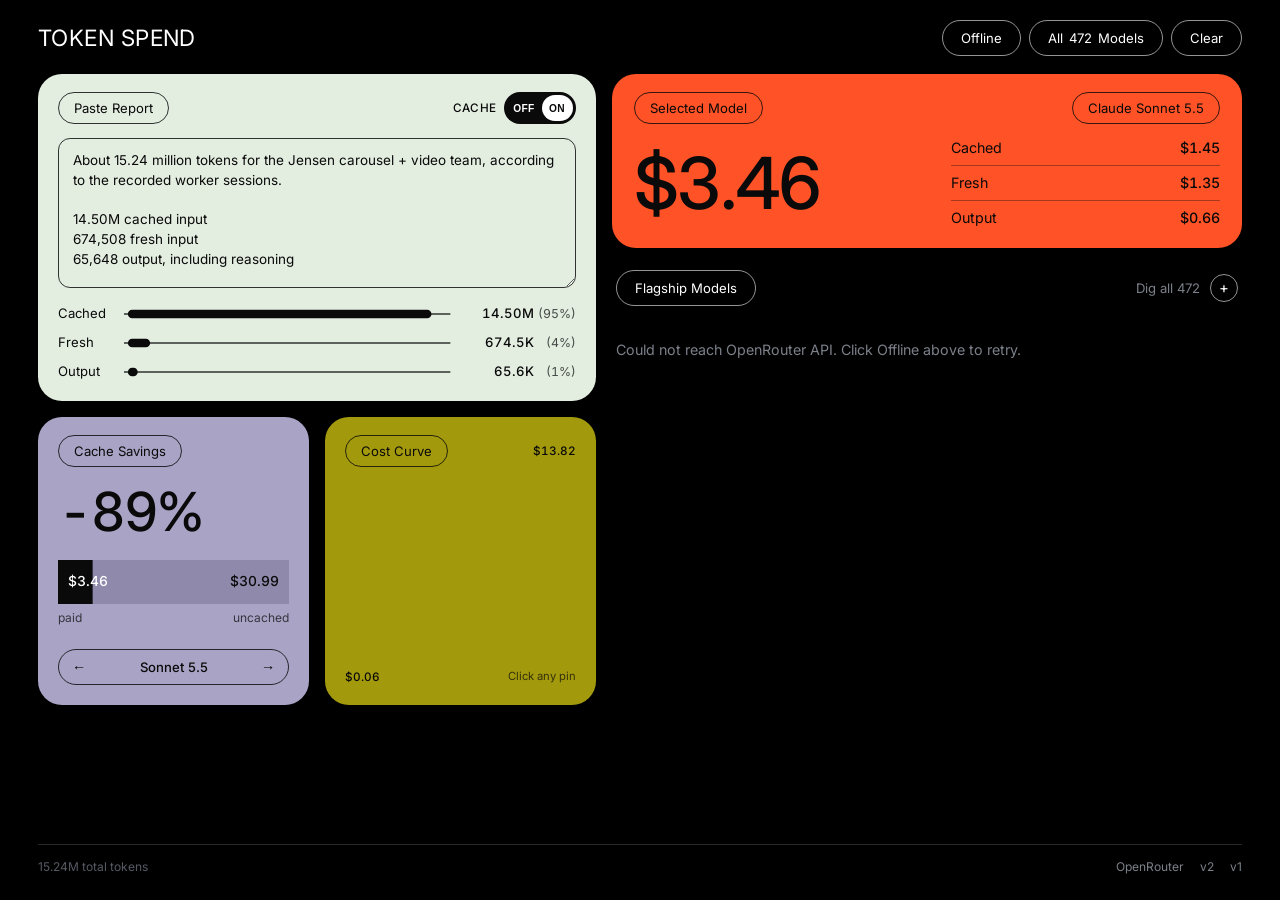
==== index.html @ ebc10dc6 "Initial commit: Token Spend calculator (v3 neo-Swiss bento + OpenRouter live pricing)" ====
<!DOCTYPE html>
<html lang="en">
<head>
  <meta charset="UTF-8" />
  <meta name="viewport" content="width=device-width, initial-scale=1.0" />
  <title>Token Spend</title>
  <link rel="preconnect" href="https://fonts.googleapis.com" />
  <link rel="preconnect" href="https://fonts.gstatic.com" crossorigin />
  <link
    href="https://fonts.googleapis.com/css2?family=IBM+Plex+Mono:wght@400;500&family=Inter:wght@300;400;500;600;700&display=swap"
    rel="stylesheet"
  />
  <link rel="stylesheet" href="style.css" />
</head>
<body>
  <div class="shell">
    <!-- Top Header on Pitch Black -->
    <header class="topbar">
      <h1 class="wordmark">TOKEN SPEND</h1>
      <div class="topbar-pills">
        <button id="refreshBtn" class="pill-dark" type="button" title="Refresh live OpenRouter pricing">
          <span id="syncLabel">Live OpenRouter</span>
        </button>
        <button id="openAllBtn" class="pill-dark" type="button">
          All <span id="topCatalogCount">472</span> Models
        </button>
        <button id="clearOrSampleBtn" class="pill-dark" type="button">Clear</button>
      </div>
    </header>

    <!-- Asymmetric Split Bento -->
    <main class="bento">
      <!-- LEFT COLUMN -->
      <section class="col-left" aria-label="Usage input and graphics">
        <!-- Pale-Mint Hero Paste Card -->
        <article class="tile tile-mint">
          <div class="tile-head">
            <span class="pill-ink">Paste Report</span>
            <div class="cache-toggle-wrap">
              <span class="toggle-caption" id="cacheToggleLabel">CACHE</span>
              <button
                id="cacheToggleBtn"
                class="phys-toggle is-on"
                type="button"
                role="switch"
                aria-checked="true"
                aria-labelledby="cacheToggleLabel"
                title="Toggle prompt cache pricing on or off"
              >
                <span class="toggle-opt opt-off">OFF</span>
                <span class="toggle-opt opt-on">ON</span>
              </button>
            </div>
          </div>

          <div class="paste-frame">
            <textarea
              id="usageInput"
              rows="5"
              spellcheck="false"
              aria-label="Paste token usage report"
              placeholder="Paste any token summary, JSON usage block, or shorthand:&#10;14.50M cached input&#10;674,508 fresh input&#10;65,648 output, including reasoning"
            ></textarea>
          </div>

          <!-- Thick-Black Proportional Bars + Inline Editable Figures -->
          <div class="token-bars" role="group" aria-label="Detected token breakdown">
            <div class="tbar-row">
              <label for="cachedField" class="tbar-label">Cached</label>
              <svg class="tbar-svg" viewBox="0 0 200 12" preserveAspectRatio="none" aria-hidden="true">
                <line class="tbar-svg-track" x1="0" y1="6" x2="200" y2="6" />
                <line id="barCached" class="tbar-svg-fill" x1="5" y1="6" x2="190" y2="6" />
              </svg>
              <div class="tbar-val-wrap">
                <input id="cachedField" class="tbar-input" type="text" inputmode="decimal" autocomplete="off" aria-label="Cached input tokens" />
                <span id="pctCached" class="tbar-pct">(95%)</span>
              </div>
            </div>

            <div class="tbar-row">
              <label for="freshField" class="tbar-label">Fresh</label>
              <svg class="tbar-svg" viewBox="0 0 200 12" preserveAspectRatio="none" aria-hidden="true">
                <line class="tbar-svg-track" x1="0" y1="6" x2="200" y2="6" />
                <line id="barFresh" class="tbar-svg-fill" x1="5" y1="6" x2="14" y2="6" />
              </svg>
              <div class="tbar-val-wrap">
                <input id="freshField" class="tbar-input" type="text" inputmode="decimal" autocomplete="off" aria-label="Fresh input tokens" />
                <span id="pctFresh" class="tbar-pct">(4%)</span>
              </div>
            </div>

            <div class="tbar-row">
              <label for="outputField" class="tbar-label">Output</label>
              <svg class="tbar-svg" viewBox="0 0 200 12" preserveAspectRatio="none" aria-hidden="true">
                <line class="tbar-svg-track" x1="0" y1="6" x2="200" y2="6" />
                <line id="barOutput" class="tbar-svg-fill" x1="5" y1="6" x2="6" y2="6" />
              </svg>
              <div class="tbar-val-wrap">
                <input id="outputField" class="tbar-input" type="text" inputmode="decimal" autocomplete="off" aria-label="Output and reasoning tokens" />
                <span id="pctOutput" class="tbar-pct">(1%)</span>
              </div>
            </div>
          </div>
        </article>

        <!-- Bottom Left Two-Card Graphic Row -->
        <div class="sub-grid">
          <!-- Lavender Cache Savings Card -->
          <article class="tile tile-lavender">
            <div class="tile-head">
              <span class="pill-ink">Cache Savings</span>
            </div>

            <div class="savings-big" id="savingsBig">-89%</div>

            <div class="split-block-wrap">
              <div class="split-block" aria-hidden="true">
                <div id="splitPaidFill" class="split-paid-fill"></div>
                <span id="splitPaidLabel" class="split-val-left">$3.46</span>
                <span id="splitUncachedLabel" class="split-val-right">$30.99</span>
              </div>
              <div class="split-captions">
                <span id="splitLeftCap">paid</span>
                <span id="splitRightCap">uncached</span>
              </div>
            </div>

            <div class="stepper-pill">
              <button id="prevModelBtn" class="step-arrow" type="button" aria-label="Previous flagship model">&#8592;</button>
              <span id="stepperModelName" class="step-name">Sonnet 5.5</span>
              <button id="nextModelBtn" class="step-arrow" type="button" aria-label="Next flagship model">&#8594;</button>
            </div>
          </article>

          <!-- Acid Olive Cost Curve Card -->
          <article class="tile tile-olive">
            <div class="tile-head">
              <span class="pill-ink">Cost Curve</span>
              <span id="curveMaxLabel" class="curve-bound">$13.82</span>
            </div>

            <div id="costCurveChart" class="curve-stage" aria-label="Flagship model cost curve"></div>

            <div class="curve-footer">
              <span id="curveMinLabel" class="curve-bound">$0.06</span>
              <span id="curveCountLabel" class="curve-hint">Click any pin</span>
            </div>
          </article>
        </div>
      </section>

      <!-- RIGHT COLUMN -->
      <section class="col-right" aria-label="Selected model and flagship list">
        <!-- Vermilion Selected Model Hero Banner -->
        <article class="tile tile-vermilion">
          <div class="tile-head">
            <span class="pill-ink">Selected Model</span>
            <span id="selectedModelPill" class="pill-ink">Claude Sonnet 5.5</span>
          </div>

          <div class="hero-spend-grid">
            <div class="hero-figure-wrap">
              <div id="heroCost" class="hero-cost">$3.46</div>
            </div>

            <div class="hero-breakdown">
              <div class="hb-row">
                <span class="hb-label">Cached</span>
                <span id="hbCached" class="hb-val">$1.45</span>
              </div>
              <div class="hb-row">
                <span class="hb-label">Fresh</span>
                <span id="hbFresh" class="hb-val">$1.35</span>
              </div>
              <div class="hb-row">
                <span class="hb-label">Output</span>
                <span id="hbOutput" class="hb-val">$0.66</span>
              </div>
            </div>
          </div>
        </article>

        <!-- Pure-Black Iconic Flagship Models List -->
        <div class="flagship-panel">
          <div class="flagship-head">
            <span class="pill-dark-static">Flagship Models</span>
            <button id="digBtn" class="dig-trigger" type="button">
              <span>Dig all <span id="digCatalogCount">472</span></span>
              <span class="plus-circle" aria-hidden="true">+</span>
            </button>
          </div>

          <div id="flagshipList" class="flagship-list" aria-live="polite">
            <div class="loading-black">Syncing OpenRouter prices…</div>
          </div>
        </div>
      </section>
    </main>

    <!-- Quiet Minimal Footer on Pitch Black -->
    <footer class="bottom-foot">
      <span id="totalFootTag">15.24M total tokens</span>
      <div class="foot-links">
        <a href="https://openrouter.ai/models" target="_blank" rel="noopener noreferrer">OpenRouter</a>
        <a href="archive/v2/index.html">v2</a>
        <a href="archive/v1/index.html">v1</a>
      </div>
    </footer>
  </div>

  <!-- On-Demand Explorer Drawer for All OpenRouter Models -->
  <div id="drawerBackdrop" class="drawer-backdrop hidden" aria-hidden="true"></div>
  <aside id="explorerDrawer" class="drawer hidden" role="dialog" aria-modal="true" aria-labelledby="drawerTitle">
    <div class="drawer-head">
      <div>
        <h2 id="drawerTitle">All OpenRouter Models</h2>
        <p class="drawer-sub">Live cost for your pasted tokens. Pin any model to the main list.</p>
      </div>
      <button id="closeDrawerBtn" class="pill-dark" type="button">Close</button>
    </div>

    <div class="drawer-search-wrap">
      <input
        id="drawerSearch"
        type="text"
        placeholder="Search by model or provider (grok, qwen, llama, mistral)…"
        autocomplete="off"
        spellcheck="false"
      />
    </div>

    <div id="drawerList" class="drawer-list"></div>
  </aside>

  <script src="app.js" defer></script>
</body>
</html>
---- style.css ----
/* neo-swiss color-block bento on pitch black — tokens routed through :root */

:root {
  --bg-void: #000000;
  --bg-drawer: #09090b;
  --bg-drawer-hover: #141418;

  --tile-mint: #e3eee1;
  --tile-olive: #a3990d;
  --tile-lavender: #a9a3c5;
  --tile-lavender-well: #8f89ab;
  --tile-vermilion: #ff5226;

  --ink-dark: #0a0a0a;
  --ink-dark-soft: rgba(10, 10, 10, 0.72);
  --ink-white: #ffffff;
  --ink-silver: #d4d7dc;
  --ink-dim: #7b8089;
  --ink-faint: #555a63;

  --border-light: rgba(255, 255, 255, 0.58);
  --border-light-dim: rgba(255, 255, 255, 0.16);
  --border-ink: rgba(10, 10, 10, 0.82);
  --border-ink-soft: rgba(10, 10, 10, 0.36);

  --focus-ring: #ff5226;
  --backdrop: rgba(0, 0, 0, 0.76);

  --font-sans: "Inter", -apple-system, BlinkMacSystemFont, "Helvetica Neue", Helvetica, Arial, sans-serif;
  --font-mono: "IBM Plex Mono", ui-monospace, SFMono-Regular, Menlo, monospace;

  --radius-tile: 24px;
  --radius-inner: 12px;
  --radius-pill: 999px;
}

*,
*::before,
*::after {
  box-sizing: border-box;
}

html,
body {
  margin: 0;
  padding: 0;
  overflow-x: clip;
  background-color: var(--bg-void);
  color: var(--ink-white);
  font-family: var(--font-sans);
  font-size: 15px;
  line-height: 1.4;
  -webkit-font-smoothing: antialiased;
}

:is(button, a, input, textarea, [tabindex]):focus-visible {
  outline: 2px solid var(--focus-ring);
  outline-offset: 2px;
}

.shell {
  max-width: 1260px;
  margin: 0 auto;
  padding: 20px clamp(16px, 2.6vw, 28px) 24px;
  min-height: 100svh;
  display: flex;
  flex-direction: column;
}

/* Top Bar on Pitch Black */
.topbar {
  display: flex;
  align-items: center;
  justify-content: space-between;
  gap: 16px;
  margin-bottom: 18px;
  flex-wrap: wrap;
}

.wordmark {
  margin: 0;
  font-size: clamp(1.2rem, 2vw, 1.5rem);
  font-weight: 400;
  letter-spacing: 0.02em;
  color: var(--ink-white);
  line-height: 1.1;
}

.topbar-pills {
  display: flex;
  align-items: center;
  gap: 8px;
  flex-wrap: wrap;
}

.pill-dark,
.pill-dark-static {
  display: inline-flex;
  align-items: center;
  justify-content: center;
  gap: 6px;
  height: 36px;
  padding: 0 18px;
  border-radius: var(--radius-pill);
  border: 1px solid var(--border-light);
  background: transparent;
  color: var(--ink-white);
  font-family: var(--font-sans);
  font-size: 0.875rem;
  font-weight: 400;
  white-space: nowrap;
}

.pill-dark {
  cursor: pointer;
  transition: background-color 0.14s ease, color 0.14s ease, border-color 0.14s ease;
}

.pill-dark:hover:not(:disabled) {
  background-color: var(--ink-white);
  border-color: var(--ink-white);
  color: var(--ink-dark);
}

.pill-dark:disabled {
  opacity: 0.5;
  cursor: wait;
}

.pill-ink {
  display: inline-flex;
  align-items: center;
  justify-content: center;
  height: 32px;
  padding: 0 15px;
  border-radius: var(--radius-pill);
  border: 1px solid var(--border-ink);
  color: var(--ink-dark);
  font-size: 0.875rem;
  font-weight: 400;
  white-space: nowrap;
}

/* Main Two-Column Bento */
.bento {
  display: grid;
  grid-template-columns: minmax(0, 0.94fr) minmax(0, 1.06fr);
  gap: 16px;
  align-items: start;
  flex: 1;
}

.col-left,
.col-right {
  display: flex;
  flex-direction: column;
  gap: 16px;
  min-width: 0;
}

.sub-grid {
  display: grid;
  grid-template-columns: repeat(2, minmax(0, 1fr));
  gap: 16px;
}

/* Color-Block Tiles */
.tile {
  border-radius: var(--radius-tile);
  padding: 18px 20px 20px;
  color: var(--ink-dark);
  min-width: 0;
}

.tile-mint {
  background-color: var(--tile-mint);
}

.tile-lavender {
  background-color: var(--tile-lavender);
  display: flex;
  flex-direction: column;
  justify-content: space-between;
  min-height: 288px;
}

.tile-olive {
  background-color: var(--tile-olive);
  display: flex;
  flex-direction: column;
  justify-content: space-between;
  min-height: 288px;
}

.tile-vermilion {
  background-color: var(--tile-vermilion);
  padding: 18px 22px 20px;
}

.tile-head {
  display: flex;
  align-items: center;
  justify-content: space-between;
  gap: 10px;
}

/* Physical Cache Toggle (OFF / ON) */
.cache-toggle-wrap {
  display: inline-flex;
  align-items: center;
  gap: 8px;
}

.toggle-caption {
  font-size: 0.78rem;
  font-weight: 500;
  letter-spacing: 0.03em;
  color: var(--ink-dark);
}

.phys-toggle {
  position: relative;
  display: inline-grid;
  grid-template-columns: 1fr 1fr;
  align-items: center;
  width: 72px;
  height: 32px;
  padding: 3px;
  border: none;
  border-radius: var(--radius-pill);
  background-color: var(--ink-dark);
  cursor: pointer;
}

.phys-toggle::before {
  content: "";
  position: absolute;
  top: 3px;
  left: 3px;
  width: 31px;
  height: 26px;
  border-radius: var(--radius-pill);
  background-color: var(--ink-white);
  transform: translateX(0);
  transition: transform 0.16s ease;
}

.phys-toggle.is-on::before {
  transform: translateX(35px);
}

.toggle-opt {
  position: relative;
  z-index: 1;
  font-size: 0.68rem;
  font-weight: 600;
  text-align: center;
  letter-spacing: 0.02em;
  user-select: none;
  transition: color 0.14s ease;
}

.phys-toggle.is-on .opt-on,
.phys-toggle:not(.is-on) .opt-off {
  color: var(--ink-dark);
}

.phys-toggle.is-on .opt-off,
.phys-toggle:not(.is-on) .opt-on {
  color: var(--ink-white);
}

/* Mint Paste Box */
.paste-frame {
  margin-top: 14px;
  border: 1px solid var(--border-ink);
  border-radius: var(--radius-inner);
  overflow: hidden;
  transition: border-color 0.14s ease;
}

.paste-frame:focus-within {
  border-color: var(--ink-dark);
  box-shadow: inset 0 0 0 1px var(--ink-dark);
}

.paste-frame textarea {
  display: block;
  width: 100%;
  min-height: 148px;
  resize: vertical;
  border: none;
  background: transparent;
  color: var(--ink-dark);
  font-family: var(--font-sans);
  font-size: 0.9rem;
  line-height: 1.46;
  padding: 12px 14px;
  outline: none;
  scrollbar-width: thin;
  scrollbar-color: var(--border-ink-soft) transparent;
}

.paste-frame textarea:focus-visible {
  outline: none;
}

.paste-frame textarea::placeholder {
  color: var(--ink-dark-soft);
}

/* Thick-Black Horizontal Proportion Bars */
.token-bars {
  margin-top: 16px;
  display: flex;
  flex-direction: column;
  gap: 10px;
}

.tbar-row {
  display: grid;
  grid-template-columns: 54px minmax(0, 1fr) auto;
  align-items: center;
  gap: 12px;
}

.tbar-label {
  font-size: 0.875rem;
  font-weight: 400;
  color: var(--ink-dark);
}

.tbar-svg {
  width: 100%;
  height: 12px;
  display: block;
  overflow: visible;
}

.tbar-svg-track {
  stroke: var(--ink-dark);
  stroke-width: 1.5;
  opacity: 0.82;
  vector-effect: non-scaling-stroke;
}

.tbar-svg-fill {
  stroke: var(--ink-dark);
  stroke-width: 8.5;
  stroke-linecap: round;
  vector-effect: non-scaling-stroke;
}

.tbar-val-wrap {
  display: inline-flex;
  align-items: baseline;
  justify-content: flex-end;
  gap: 4px;
  min-width: 112px;
}

.tbar-input {
  width: 72px;
  border: none;
  border-bottom: 1px solid transparent;
  background: transparent;
  color: var(--ink-dark);
  font-family: var(--font-sans);
  font-size: 0.875rem;
  font-weight: 500;
  font-variant-numeric: tabular-nums;
  text-align: right;
  padding: 1px 0;
  outline: none;
  transition: border-color 0.12s ease;
}

.tbar-input:hover,
.tbar-input:focus {
  border-bottom-color: var(--ink-dark);
}

.tbar-pct {
  font-size: 0.82rem;
  font-variant-numeric: tabular-nums;
  color: var(--ink-dark-soft);
  min-width: 38px;
  text-align: right;
}

/* Lavender Cache Savings Card */
.savings-big {
  margin-top: 12px;
  font-size: clamp(2.6rem, 4.2vw, 3.6rem);
  font-weight: 500;
  letter-spacing: -0.04em;
  line-height: 1;
  font-variant-numeric: tabular-nums;
  color: var(--ink-dark);
}

.split-block-wrap {
  margin: 14px 0 16px;
}

.split-block {
  position: relative;
  height: 44px;
  background-color: var(--tile-lavender-well);
  overflow: hidden;
  display: flex;
  align-items: center;
  justify-content: space-between;
  padding: 0 10px;
}

.split-paid-fill {
  position: absolute;
  inset: 0;
  background-color: var(--ink-dark);
  transform-origin: left center;
  transform: scaleX(0.15);
  transition: transform 0.24s ease;
}

.split-val-left,
.split-val-right {
  position: relative;
  z-index: 1;
  font-size: 0.92rem;
  font-weight: 500;
  font-variant-numeric: tabular-nums;
}

.split-val-left {
  color: var(--ink-white);
}

.split-val-right {
  color: var(--ink-dark);
}

.split-captions {
  display: flex;
  justify-content: space-between;
  margin-top: 6px;
  font-size: 0.8rem;
  color: var(--ink-dark-soft);
}

.stepper-pill {
  display: flex;
  align-items: center;
  justify-content: space-between;
  height: 36px;
  padding: 0 6px;
  border-radius: var(--radius-pill);
  border: 1px solid var(--border-ink);
}

.step-arrow {
  appearance: none;
  border: none;
  background: transparent;
  color: var(--ink-dark);
  width: 28px;
  height: 28px;
  border-radius: 50%;
  font-size: 0.95rem;
  cursor: pointer;
  display: grid;
  place-items: center;
  transition: background-color 0.12s ease, color 0.12s ease;
}

.step-arrow:hover {
  background-color: var(--ink-dark);
  color: var(--tile-lavender);
}

.step-name {
  font-size: 0.875rem;
  font-weight: 500;
  color: var(--ink-dark);
  overflow: hidden;
  text-overflow: ellipsis;
  white-space: nowrap;
  padding: 0 6px;
}

/* Olive Cost Curve Pin Chart Card */
.curve-bound {
  font-size: 0.78rem;
  font-weight: 500;
  font-variant-numeric: tabular-nums;
  color: var(--ink-dark);
}

.curve-stage {
  flex: 1;
  display: flex;
  align-items: flex-end;
  min-height: 185px;
  margin: 6px 0 4px;
}

.curve-svg {
  width: 100%;
  height: 188px;
  display: block;
  overflow: visible;
}

.pin-group {
  cursor: pointer;
}

.pin-hit {
  fill: transparent;
}

.pin-stem {
  stroke: var(--ink-dark);
  stroke-width: 1.6;
}

.pin-dot {
  fill: var(--ink-dark);
  transition: transform 0.14s ease;
  transform-box: fill-box;
  transform-origin: center;
}

.pin-group:hover .pin-dot,
.pin-group.is-selected .pin-dot {
  transform: scale(1.3);
}

.pin-callout-rect {
  fill: var(--ink-dark);
}

.pin-callout-text {
  fill: var(--ink-white);
  font-family: var(--font-sans);
  font-size: 11px;
  font-weight: 600;
}

.curve-footer {
  display: flex;
  align-items: center;
  justify-content: space-between;
  gap: 8px;
}

.curve-hint {
  font-size: 0.75rem;
  color: var(--ink-dark-soft);
}

/* Vermilion Selected Model Hero Banner */
.hero-spend-grid {
  margin-top: 14px;
  display: grid;
  grid-template-columns: minmax(0, 1.05fr) minmax(0, 0.95fr);
  gap: 20px;
  align-items: center;
}

.hero-cost {
  font-size: clamp(3.5rem, 5.6vw, 4.9rem);
  font-weight: 500;
  letter-spacing: -0.045em;
  line-height: 0.95;
  font-variant-numeric: tabular-nums;
  color: var(--ink-dark);
  overflow-wrap: break-word;
  min-width: 0;
}

.hero-breakdown {
  display: flex;
  flex-direction: column;
}

.hb-row {
  display: flex;
  align-items: baseline;
  justify-content: space-between;
  gap: 12px;
  padding: 7px 0;
  border-bottom: 1px solid var(--border-ink-soft);
  font-size: 0.95rem;
}

.hb-row:first-child {
  padding-top: 0;
}

.hb-row:last-child {
  border-bottom: none;
  padding-bottom: 0;
}

.hb-label {
  color: var(--ink-dark);
  font-weight: 400;
}

.hb-val {
  color: var(--ink-dark);
  font-weight: 500;
  font-variant-numeric: tabular-nums;
}

/* Pure-Black Flagship Models List */
.flagship-panel {
  padding: 6px 4px 0;
}

.flagship-head {
  display: flex;
  align-items: center;
  justify-content: space-between;
  gap: 12px;
  margin-bottom: 14px;
}

.dig-trigger {
  appearance: none;
  border: none;
  background: transparent;
  color: var(--ink-dim);
  font-family: var(--font-sans);
  font-size: 0.875rem;
  display: inline-flex;
  align-items: center;
  gap: 10px;
  cursor: pointer;
  padding: 2px 0;
  transition: color 0.14s ease;
}

.dig-trigger:hover {
  color: var(--ink-white);
}

.plus-circle {
  width: 28px;
  height: 28px;
  border-radius: 50%;
  border: 1px solid var(--border-light);
  display: grid;
  place-items: center;
  font-size: 1rem;
  line-height: 1;
  color: var(--ink-white);
  transition: background-color 0.14s ease, color 0.14s ease, border-color 0.14s ease;
}

.dig-trigger:hover .plus-circle {
  background-color: var(--ink-white);
  border-color: var(--ink-white);
  color: var(--ink-dark);
}

.flagship-list {
  display: flex;
  flex-direction: column;
}

.model-ticker-row {
  display: grid;
  grid-template-columns: minmax(0, 1.25fr) auto auto;
  align-items: baseline;
  gap: 14px;
  padding: 9px 10px;
  margin: 0 -10px;
  border-radius: var(--radius-inner);
  cursor: pointer;
  transition: background-color 0.12s ease;
}

.model-ticker-row:hover {
  background-color: var(--bg-drawer-hover);
}

.ticker-name-wrap {
  display: flex;
  align-items: baseline;
  gap: 8px;
  min-width: 0;
}

.ticker-name {
  font-size: clamp(1.2rem, 1.9vw, 1.55rem);
  font-weight: 400;
  letter-spacing: -0.02em;
  color: var(--ink-silver);
  overflow: hidden;
  text-overflow: ellipsis;
  white-space: nowrap;
  transition: color 0.12s ease;
}

.model-ticker-row.is-selected .ticker-name {
  color: var(--ink-white);
  font-weight: 500;
}

.model-ticker-row.is-dimmed .ticker-name {
  color: var(--ink-dim);
}

.model-ticker-row:hover .ticker-name {
  color: var(--ink-white);
}

.ticker-remove {
  appearance: none;
  border: 1px solid var(--border-light-dim);
  border-radius: var(--radius-pill);
  background: transparent;
  color: var(--ink-dim);
  font-family: var(--font-sans);
  font-size: 0.7rem;
  padding: 1px 7px;
  cursor: pointer;
  flex-shrink: 0;
}

.ticker-remove:hover {
  border-color: var(--tile-vermilion);
  color: var(--tile-vermilion);
}

.ticker-meta {
  display: inline-flex;
  align-items: baseline;
  gap: 10px;
  font-family: var(--font-mono);
  font-size: 0.78rem;
  font-variant-numeric: tabular-nums;
  color: var(--ink-faint);
  white-space: nowrap;
}

.model-ticker-row.is-selected .ticker-meta {
  color: var(--ink-dim);
}

.ticker-code {
  min-width: 56px;
}

.ticker-save {
  min-width: 38px;
  text-align: right;
}

.ticker-price-wrap {
  display: inline-flex;
  align-items: center;
  justify-content: flex-end;
  gap: 10px;
  min-width: 112px;
}

.active-dot {
  width: 9px;
  height: 9px;
  border-radius: 50%;
  background-color: var(--tile-vermilion);
  flex-shrink: 0;
}

.ticker-price {
  font-size: clamp(1.2rem, 1.9vw, 1.55rem);
  font-weight: 400;
  letter-spacing: -0.02em;
  font-variant-numeric: tabular-nums;
  color: var(--ink-dim);
  transition: color 0.12s ease;
}

.model-ticker-row.is-selected .ticker-price {
  color: var(--ink-white);
  font-weight: 500;
}

.model-ticker-row:hover .ticker-price {
  color: var(--ink-silver);
}

.loading-black {
  padding: 20px 0;
  color: var(--ink-dim);
  font-size: 0.95rem;
}

/* Bottom Footer on Pitch Black */
.bottom-foot {
  margin-top: 22px;
  padding-top: 14px;
  border-top: 1px solid var(--border-light-dim);
  display: flex;
  align-items: center;
  justify-content: space-between;
  gap: 12px;
  font-size: 0.8rem;
  color: var(--ink-faint);
}

.foot-links {
  display: flex;
  align-items: center;
  gap: 16px;
}

.foot-links a {
  color: var(--ink-dim);
  text-decoration: none;
  transition: color 0.12s ease;
}

.foot-links a:hover {
  color: var(--ink-white);
}

/* Dark Bento Drawer for All 472+ Models */
.drawer-backdrop {
  position: fixed;
  inset: 0;
  background-color: var(--backdrop);
  z-index: 40;
}

.drawer {
  position: fixed;
  top: 0;
  right: 0;
  bottom: 0;
  width: min(520px, 100%);
  background-color: var(--bg-drawer);
  border-left: 1px solid var(--border-light-dim);
  color-scheme: dark;
  z-index: 50;
  display: flex;
  flex-direction: column;
  padding: 24px 24px 18px;
}

.drawer-head {
  display: flex;
  align-items: flex-start;
  justify-content: space-between;
  gap: 14px;
  padding-bottom: 16px;
  border-bottom: 1px solid var(--border-light-dim);
}

.drawer-head h2 {
  margin: 0;
  font-size: 1.3rem;
  font-weight: 500;
  color: var(--ink-white);
}

.drawer-sub {
  margin: 4px 0 0;
  font-size: 0.85rem;
  color: var(--ink-dim);
}

.drawer-search-wrap {
  padding: 14px 0;
}

.drawer-search-wrap input {
  width: 100%;
  height: 40px;
  padding: 0 16px;
  border-radius: var(--radius-pill);
  border: 1px solid var(--border-light);
  background-color: var(--bg-void);
  color: var(--ink-white);
  font-family: var(--font-sans);
  font-size: 0.9rem;
}

.drawer-search-wrap input::placeholder {
  color: var(--ink-faint);
}

.drawer-list {
  flex: 1;
  overflow-y: auto;
  border-top: 1px solid var(--border-light-dim);
}

.drawer-row {
  display: grid;
  grid-template-columns: minmax(0, 1fr) auto auto;
  align-items: center;
  gap: 12px;
  padding: 11px 4px;
  border-bottom: 1px solid var(--border-light-dim);
}

.drawer-info {
  min-width: 0;
}

.drawer-name {
  font-size: 0.92rem;
  font-weight: 500;
  color: var(--ink-white);
  overflow: hidden;
  text-overflow: ellipsis;
  white-space: nowrap;
}

.drawer-id {
  font-family: var(--font-mono);
  font-size: 0.74rem;
  color: var(--ink-dim);
  overflow: hidden;
  text-overflow: ellipsis;
  white-space: nowrap;
}

.drawer-price {
  font-family: var(--font-mono);
  font-size: 0.92rem;
  font-variant-numeric: tabular-nums;
  color: var(--ink-silver);
  text-align: right;
}

.pin-pill {
  height: 28px;
  padding: 0 12px;
  border-radius: var(--radius-pill);
  border: 1px solid var(--border-light);
  background: transparent;
  color: var(--ink-white);
  font-family: var(--font-sans);
  font-size: 0.76rem;
  cursor: pointer;
  white-space: nowrap;
  transition: background-color 0.12s ease, color 0.12s ease, border-color 0.12s ease;
}

.pin-pill:hover:not(:disabled) {
  background-color: var(--ink-white);
  color: var(--ink-dark);
}

.pin-pill.is-pinned {
  background-color: var(--tile-vermilion);
  border-color: var(--tile-vermilion);
  color: var(--ink-dark);
  font-weight: 600;
}

.pin-pill:disabled {
  opacity: 0.45;
  cursor: default;
}

.hidden {
  display: none !important;
}

/* Responsive */
@media (max-width: 980px) {
  .bento {
    grid-template-columns: minmax(0, 1fr);
  }
}

@media (max-width: 560px) {
  .sub-grid {
    grid-template-columns: minmax(0, 1fr);
  }

  .hero-spend-grid {
    grid-template-columns: minmax(0, 1fr);
    gap: 14px;
  }

  .ticker-meta {
    display: none;
  }
}

@media (prefers-reduced-motion: reduce) {
  .phys-toggle::before,
  .tbar-fill,
  .split-paid-fill,
  .pin-dot,
  .pill-dark,
  .model-ticker-row {
    transition: none;
  }
}
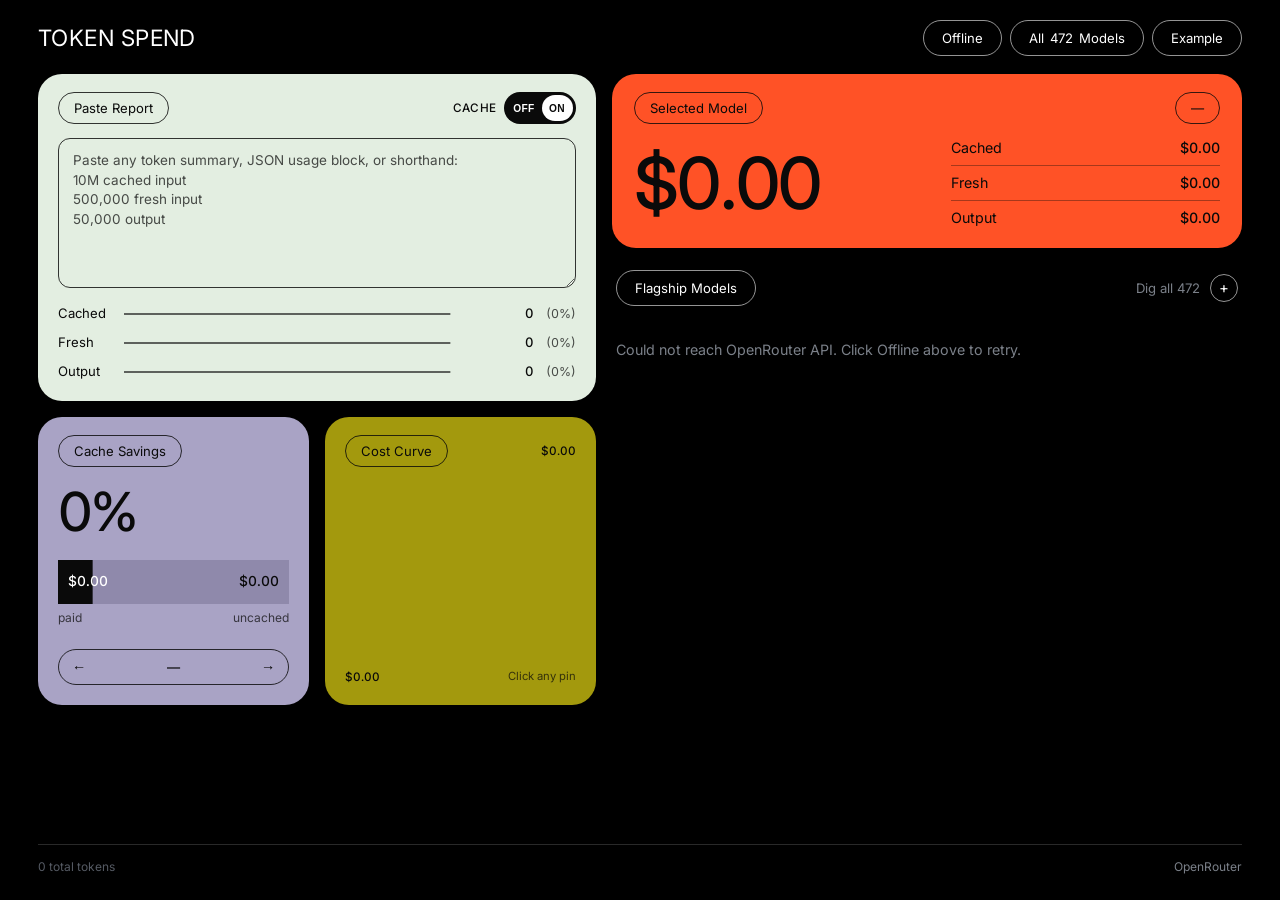
==== commit 84819048: "Remove default preloaded prompt and untrack archive/ from repo" ====
--- a/index.html
+++ b/index.html
@@ -10,7 +10,7 @@
     href="https://fonts.googleapis.com/css2?family=IBM+Plex+Mono:wght@400;500&family=Inter:wght@300;400;500;600;700&display=swap"
     rel="stylesheet"
   />
-  <link rel="stylesheet" href="style.css" />
+  <link rel="stylesheet" href="style.css?v=3.3" />
 </head>
 <body>
   <div class="shell">
@@ -24,7 +24,7 @@
         <button id="openAllBtn" class="pill-dark" type="button">
           All <span id="topCatalogCount">472</span> Models
         </button>
-        <button id="clearOrSampleBtn" class="pill-dark" type="button">Clear</button>
+        <button id="clearOrSampleBtn" class="pill-dark" type="button">Example</button>
       </div>
     </header>
 
@@ -59,7 +59,7 @@
               rows="5"
               spellcheck="false"
               aria-label="Paste token usage report"
-              placeholder="Paste any token summary, JSON usage block, or shorthand:&#10;14.50M cached input&#10;674,508 fresh input&#10;65,648 output, including reasoning"
+              placeholder="Paste any token summary, JSON usage block, or shorthand:&#10;10M cached input&#10;500,000 fresh input&#10;50,000 output"
             ></textarea>
           </div>
 
@@ -69,11 +69,11 @@
               <label for="cachedField" class="tbar-label">Cached</label>
               <svg class="tbar-svg" viewBox="0 0 200 12" preserveAspectRatio="none" aria-hidden="true">
                 <line class="tbar-svg-track" x1="0" y1="6" x2="200" y2="6" />
-                <line id="barCached" class="tbar-svg-fill" x1="5" y1="6" x2="190" y2="6" />
+                <line id="barCached" class="tbar-svg-fill" x1="5" y1="6" x2="5" y2="6" />
               </svg>
               <div class="tbar-val-wrap">
                 <input id="cachedField" class="tbar-input" type="text" inputmode="decimal" autocomplete="off" aria-label="Cached input tokens" />
-                <span id="pctCached" class="tbar-pct">(95%)</span>
+                <span id="pctCached" class="tbar-pct">(0%)</span>
               </div>
             </div>
 
@@ -81,11 +81,11 @@
               <label for="freshField" class="tbar-label">Fresh</label>
               <svg class="tbar-svg" viewBox="0 0 200 12" preserveAspectRatio="none" aria-hidden="true">
                 <line class="tbar-svg-track" x1="0" y1="6" x2="200" y2="6" />
-                <line id="barFresh" class="tbar-svg-fill" x1="5" y1="6" x2="14" y2="6" />
+                <line id="barFresh" class="tbar-svg-fill" x1="5" y1="6" x2="5" y2="6" />
               </svg>
               <div class="tbar-val-wrap">
                 <input id="freshField" class="tbar-input" type="text" inputmode="decimal" autocomplete="off" aria-label="Fresh input tokens" />
-                <span id="pctFresh" class="tbar-pct">(4%)</span>
+                <span id="pctFresh" class="tbar-pct">(0%)</span>
               </div>
             </div>
 
@@ -93,11 +93,11 @@
               <label for="outputField" class="tbar-label">Output</label>
               <svg class="tbar-svg" viewBox="0 0 200 12" preserveAspectRatio="none" aria-hidden="true">
                 <line class="tbar-svg-track" x1="0" y1="6" x2="200" y2="6" />
-                <line id="barOutput" class="tbar-svg-fill" x1="5" y1="6" x2="6" y2="6" />
+                <line id="barOutput" class="tbar-svg-fill" x1="5" y1="6" x2="5" y2="6" />
               </svg>
               <div class="tbar-val-wrap">
                 <input id="outputField" class="tbar-input" type="text" inputmode="decimal" autocomplete="off" aria-label="Output and reasoning tokens" />
-                <span id="pctOutput" class="tbar-pct">(1%)</span>
+                <span id="pctOutput" class="tbar-pct">(0%)</span>
               </div>
             </div>
           </div>
@@ -111,13 +111,13 @@
               <span class="pill-ink">Cache Savings</span>
             </div>
 
-            <div class="savings-big" id="savingsBig">-89%</div>
+            <div class="savings-big" id="savingsBig">0%</div>
 
             <div class="split-block-wrap">
               <div class="split-block" aria-hidden="true">
                 <div id="splitPaidFill" class="split-paid-fill"></div>
-                <span id="splitPaidLabel" class="split-val-left">$3.46</span>
-                <span id="splitUncachedLabel" class="split-val-right">$30.99</span>
+                <span id="splitPaidLabel" class="split-val-left">$0.00</span>
+                <span id="splitUncachedLabel" class="split-val-right">$0.00</span>
               </div>
               <div class="split-captions">
                 <span id="splitLeftCap">paid</span>
@@ -127,7 +127,7 @@
 
             <div class="stepper-pill">
               <button id="prevModelBtn" class="step-arrow" type="button" aria-label="Previous flagship model">&#8592;</button>
-              <span id="stepperModelName" class="step-name">Sonnet 5.5</span>
+              <span id="stepperModelName" class="step-name">—</span>
               <button id="nextModelBtn" class="step-arrow" type="button" aria-label="Next flagship model">&#8594;</button>
             </div>
           </article>
@@ -136,13 +136,13 @@
           <article class="tile tile-olive">
             <div class="tile-head">
               <span class="pill-ink">Cost Curve</span>
-              <span id="curveMaxLabel" class="curve-bound">$13.82</span>
+              <span id="curveMaxLabel" class="curve-bound">$0.00</span>
             </div>
 
             <div id="costCurveChart" class="curve-stage" aria-label="Flagship model cost curve"></div>
 
             <div class="curve-footer">
-              <span id="curveMinLabel" class="curve-bound">$0.06</span>
+              <span id="curveMinLabel" class="curve-bound">$0.00</span>
               <span id="curveCountLabel" class="curve-hint">Click any pin</span>
             </div>
           </article>
@@ -155,26 +155,26 @@
         <article class="tile tile-vermilion">
           <div class="tile-head">
             <span class="pill-ink">Selected Model</span>
-            <span id="selectedModelPill" class="pill-ink">Claude Sonnet 5.5</span>
+            <span id="selectedModelPill" class="pill-ink">—</span>
           </div>
 
           <div class="hero-spend-grid">
             <div class="hero-figure-wrap">
-              <div id="heroCost" class="hero-cost">$3.46</div>
+              <div id="heroCost" class="hero-cost">$0.00</div>
             </div>
 
             <div class="hero-breakdown">
               <div class="hb-row">
                 <span class="hb-label">Cached</span>
-                <span id="hbCached" class="hb-val">$1.45</span>
+                <span id="hbCached" class="hb-val">$0.00</span>
               </div>
               <div class="hb-row">
                 <span class="hb-label">Fresh</span>
-                <span id="hbFresh" class="hb-val">$1.35</span>
+                <span id="hbFresh" class="hb-val">$0.00</span>
               </div>
               <div class="hb-row">
                 <span class="hb-label">Output</span>
-                <span id="hbOutput" class="hb-val">$0.66</span>
+                <span id="hbOutput" class="hb-val">$0.00</span>
               </div>
             </div>
           </div>
@@ -199,11 +199,9 @@
 
     <!-- Quiet Minimal Footer on Pitch Black -->
     <footer class="bottom-foot">
-      <span id="totalFootTag">15.24M total tokens</span>
+      <span id="totalFootTag">0 total tokens</span>
       <div class="foot-links">
         <a href="https://openrouter.ai/models" target="_blank" rel="noopener noreferrer">OpenRouter</a>
-        <a href="archive/v2/index.html">v2</a>
-        <a href="archive/v1/index.html">v1</a>
       </div>
     </footer>
   </div>
@@ -232,6 +230,6 @@
     <div id="drawerList" class="drawer-list"></div>
   </aside>
 
-  <script src="app.js" defer></script>
+  <script src="app.js?v=3.3" defer></script>
 </body>
 </html>
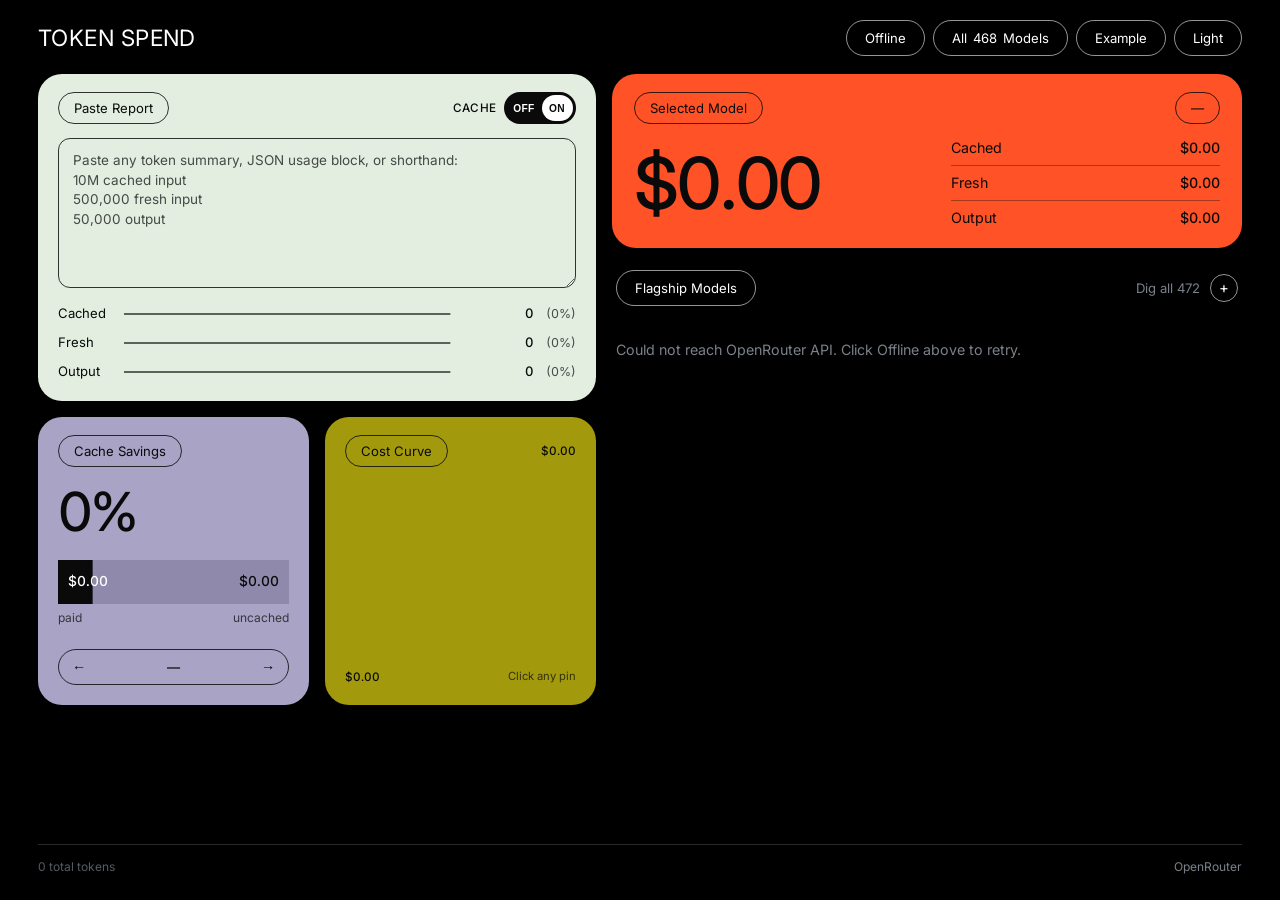
==== commit fcdf46a9: "Add Light / Dark mode toggle with persisted theme preference" ====
--- a/index.html
+++ b/index.html
@@ -10,11 +10,11 @@
     href="https://fonts.googleapis.com/css2?family=IBM+Plex+Mono:wght@400;500&family=Inter:wght@300;400;500;600;700&display=swap"
     rel="stylesheet"
   />
-  <link rel="stylesheet" href="style.css?v=3.3" />
+  <link rel="stylesheet" href="style.css?v=3.4" />
 </head>
 <body>
   <div class="shell">
-    <!-- Top Header on Pitch Black -->
+    <!-- Top Header -->
     <header class="topbar">
       <h1 class="wordmark">TOKEN SPEND</h1>
       <div class="topbar-pills">
@@ -22,9 +22,10 @@
           <span id="syncLabel">Live OpenRouter</span>
         </button>
         <button id="openAllBtn" class="pill-dark" type="button">
-          All <span id="topCatalogCount">472</span> Models
+          All <span id="topCatalogCount">468</span> Models
         </button>
         <button id="clearOrSampleBtn" class="pill-dark" type="button">Example</button>
+        <button id="themeToggleBtn" class="pill-dark" type="button" aria-label="Switch color theme" title="Toggle light or dark mode">Light</button>
       </div>
     </header>
 
@@ -230,6 +231,6 @@
     <div id="drawerList" class="drawer-list"></div>
   </aside>
 
-  <script src="app.js?v=3.3" defer></script>
+  <script src="app.js?v=3.4" defer></script>
 </body>
 </html>
--- a/style.css
+++ b/style.css
@@ -1,9 +1,11 @@
 /* neo-swiss color-block bento on pitch black — tokens routed through :root */
 
-:root {
+:root,
+[data-theme="dark"] {
   --bg-void: #000000;
   --bg-drawer: #09090b;
   --bg-drawer-hover: #141418;
+  --drawer-scheme: dark;
 
   --tile-mint: #e3eee1;
   --tile-olive: #a3990d;
@@ -14,6 +16,8 @@
   --ink-dark: #0a0a0a;
   --ink-dark-soft: rgba(10, 10, 10, 0.72);
   --ink-white: #ffffff;
+  --ink-on-void: #ffffff;
+  --ink-on-void-inv: #0a0a0a;
   --ink-silver: #d4d7dc;
   --ink-dim: #7b8089;
   --ink-faint: #555a63;
@@ -32,6 +36,36 @@
   --radius-tile: 24px;
   --radius-inner: 12px;
   --radius-pill: 999px;
+}
+
+[data-theme="light"] {
+  --bg-void: #f5f4ef;
+  --bg-drawer: #ffffff;
+  --bg-drawer-hover: #eceae2;
+  --drawer-scheme: light;
+
+  --tile-mint: #dcead9;
+  --tile-olive: #bcb218;
+  --tile-lavender: #b8b2d4;
+  --tile-lavender-well: #9e97bc;
+  --tile-vermilion: #ff562c;
+
+  --ink-dark: #0a0a0a;
+  --ink-dark-soft: rgba(10, 10, 10, 0.72);
+  --ink-white: #ffffff;
+  --ink-on-void: #0a0a0a;
+  --ink-on-void-inv: #ffffff;
+  --ink-silver: #272a30;
+  --ink-dim: #666b75;
+  --ink-faint: #8a8f99;
+
+  --border-light: rgba(10, 10, 10, 0.65);
+  --border-light-dim: rgba(10, 10, 10, 0.14);
+  --border-ink: rgba(10, 10, 10, 0.82);
+  --border-ink-soft: rgba(10, 10, 10, 0.34);
+
+  --focus-ring: #ff5226;
+  --backdrop: rgba(10, 10, 10, 0.38);
 }
 
 *,
@@ -46,7 +80,7 @@
   padding: 0;
   overflow-x: clip;
   background-color: var(--bg-void);
-  color: var(--ink-white);
+  color: var(--ink-on-void);
   font-family: var(--font-sans);
   font-size: 15px;
   line-height: 1.4;
@@ -67,7 +101,7 @@
   flex-direction: column;
 }
 
-/* Top Bar on Pitch Black */
+/* Top Bar */
 .topbar {
   display: flex;
   align-items: center;
@@ -82,7 +116,7 @@
   font-size: clamp(1.2rem, 2vw, 1.5rem);
   font-weight: 400;
   letter-spacing: 0.02em;
-  color: var(--ink-white);
+  color: var(--ink-on-void);
   line-height: 1.1;
 }
 
@@ -104,7 +138,7 @@
   border-radius: var(--radius-pill);
   border: 1px solid var(--border-light);
   background: transparent;
-  color: var(--ink-white);
+  color: var(--ink-on-void);
   font-family: var(--font-sans);
   font-size: 0.875rem;
   font-weight: 400;
@@ -117,9 +151,9 @@
 }
 
 .pill-dark:hover:not(:disabled) {
-  background-color: var(--ink-white);
-  border-color: var(--ink-white);
-  color: var(--ink-dark);
+  background-color: var(--ink-on-void);
+  border-color: var(--ink-on-void);
+  color: var(--ink-on-void-inv);
 }
 
 .pill-dark:disabled {
@@ -643,7 +677,7 @@
 }
 
 .dig-trigger:hover {
-  color: var(--ink-white);
+  color: var(--ink-on-void);
 }
 
 .plus-circle {
@@ -655,14 +689,14 @@
   place-items: center;
   font-size: 1rem;
   line-height: 1;
-  color: var(--ink-white);
+  color: var(--ink-on-void);
   transition: background-color 0.14s ease, color 0.14s ease, border-color 0.14s ease;
 }
 
 .dig-trigger:hover .plus-circle {
-  background-color: var(--ink-white);
-  border-color: var(--ink-white);
-  color: var(--ink-dark);
+  background-color: var(--ink-on-void);
+  border-color: var(--ink-on-void);
+  color: var(--ink-on-void-inv);
 }
 
 .flagship-list {
@@ -705,7 +739,7 @@
 }
 
 .model-ticker-row.is-selected .ticker-name {
-  color: var(--ink-white);
+  color: var(--ink-on-void);
   font-weight: 500;
 }
 
@@ -714,7 +748,7 @@
 }
 
 .model-ticker-row:hover .ticker-name {
-  color: var(--ink-white);
+  color: var(--ink-on-void);
 }
 
 .ticker-remove {
@@ -785,7 +819,7 @@
 }
 
 .model-ticker-row.is-selected .ticker-price {
-  color: var(--ink-white);
+  color: var(--ink-on-void);
   font-weight: 500;
 }
 
@@ -799,7 +833,7 @@
   font-size: 0.95rem;
 }
 
-/* Bottom Footer on Pitch Black */
+/* Bottom Footer */
 .bottom-foot {
   margin-top: 22px;
   padding-top: 14px;
@@ -825,10 +859,10 @@
 }
 
 .foot-links a:hover {
-  color: var(--ink-white);
-}
-
-/* Dark Bento Drawer for All 472+ Models */
+  color: var(--ink-on-void);
+}
+
+/* Bento Drawer for All OpenRouter Models */
 .drawer-backdrop {
   position: fixed;
   inset: 0;
@@ -844,7 +878,7 @@
   width: min(520px, 100%);
   background-color: var(--bg-drawer);
   border-left: 1px solid var(--border-light-dim);
-  color-scheme: dark;
+  color-scheme: var(--drawer-scheme);
   z-index: 50;
   display: flex;
   flex-direction: column;
@@ -864,7 +898,7 @@
   margin: 0;
   font-size: 1.3rem;
   font-weight: 500;
-  color: var(--ink-white);
+  color: var(--ink-on-void);
 }
 
 .drawer-sub {
@@ -884,7 +918,7 @@
   border-radius: var(--radius-pill);
   border: 1px solid var(--border-light);
   background-color: var(--bg-void);
-  color: var(--ink-white);
+  color: var(--ink-on-void);
   font-family: var(--font-sans);
   font-size: 0.9rem;
 }
@@ -915,7 +949,7 @@
 .drawer-name {
   font-size: 0.92rem;
   font-weight: 500;
-  color: var(--ink-white);
+  color: var(--ink-on-void);
   overflow: hidden;
   text-overflow: ellipsis;
   white-space: nowrap;
@@ -944,7 +978,7 @@
   border-radius: var(--radius-pill);
   border: 1px solid var(--border-light);
   background: transparent;
-  color: var(--ink-white);
+  color: var(--ink-on-void);
   font-family: var(--font-sans);
   font-size: 0.76rem;
   cursor: pointer;
@@ -953,8 +987,8 @@
 }
 
 .pin-pill:hover:not(:disabled) {
-  background-color: var(--ink-white);
-  color: var(--ink-dark);
+  background-color: var(--ink-on-void);
+  color: var(--ink-on-void-inv);
 }
 
 .pin-pill.is-pinned {
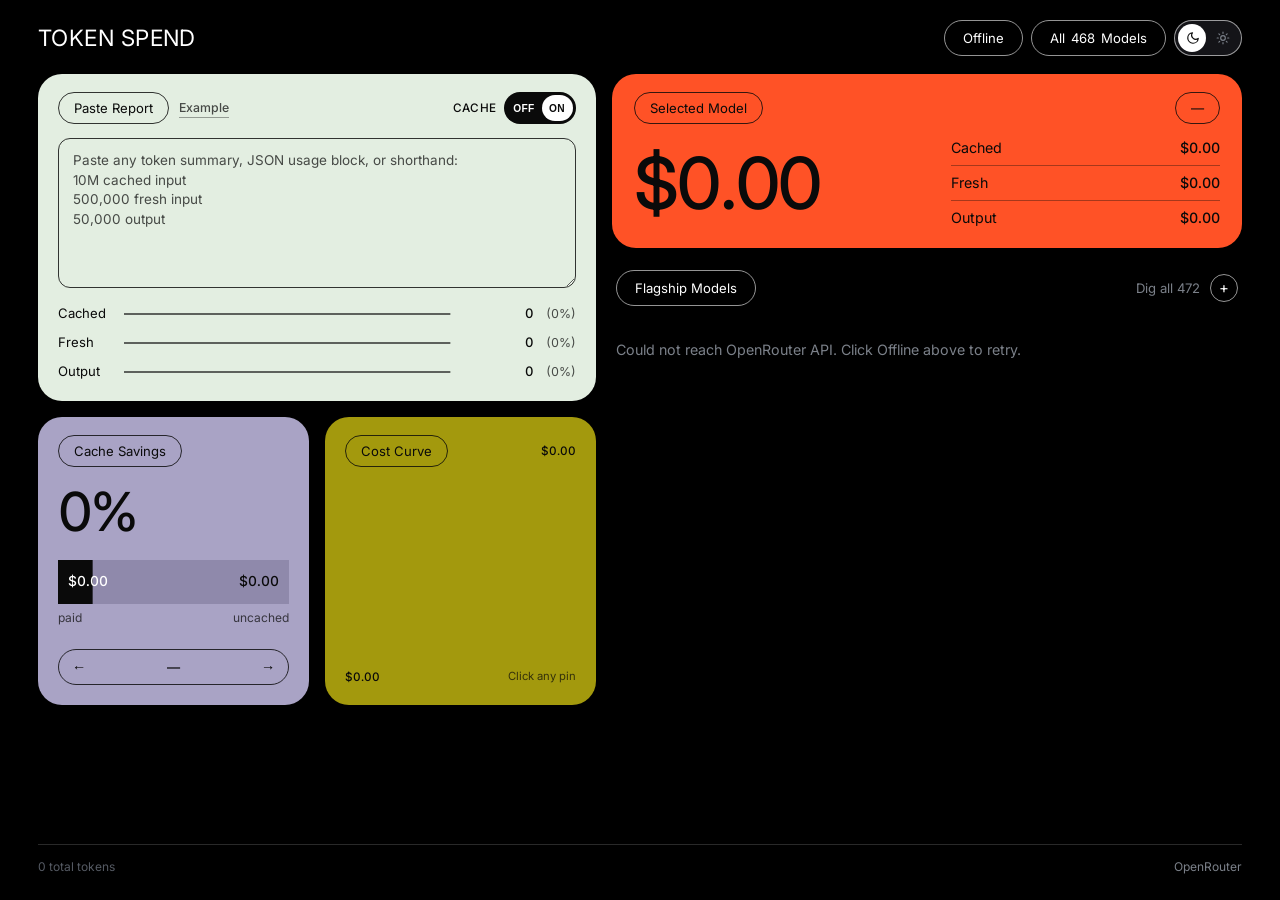
==== commit 4c4b33d3: "Use sliding Moon/Sun theme toggle and move Clear/Example inside Paste Report card" ====
--- a/index.html
+++ b/index.html
@@ -10,7 +10,7 @@
     href="https://fonts.googleapis.com/css2?family=IBM+Plex+Mono:wght@400;500&family=Inter:wght@300;400;500;600;700&display=swap"
     rel="stylesheet"
   />
-  <link rel="stylesheet" href="style.css?v=3.4" />
+  <link rel="stylesheet" href="style.css?v=3.5" />
 </head>
 <body>
   <div class="shell">
@@ -24,8 +24,27 @@
         <button id="openAllBtn" class="pill-dark" type="button">
           All <span id="topCatalogCount">468</span> Models
         </button>
-        <button id="clearOrSampleBtn" class="pill-dark" type="button">Example</button>
-        <button id="themeToggleBtn" class="pill-dark" type="button" aria-label="Switch color theme" title="Toggle light or dark mode">Light</button>
+        <button
+          id="themeToggleBtn"
+          class="theme-switch-pill"
+          type="button"
+          role="switch"
+          aria-checked="false"
+          aria-label="Toggle light or dark mode"
+          title="Switch between Dark and Light mode"
+        >
+          <span class="ts-opt ts-dark" aria-hidden="true">
+            <svg width="14" height="14" viewBox="0 0 24 24" fill="none" stroke="currentColor" stroke-width="2" stroke-linecap="round" stroke-linejoin="round">
+              <path d="M21 12.79A9 9 0 1 1 11.21 3 7 7 0 0 0 21 12.79z" />
+            </svg>
+          </span>
+          <span class="ts-opt ts-light" aria-hidden="true">
+            <svg width="14" height="14" viewBox="0 0 24 24" fill="none" stroke="currentColor" stroke-width="2" stroke-linecap="round" stroke-linejoin="round">
+              <circle cx="12" cy="12" r="4" />
+              <path d="M12 2v2M12 20v2M4.93 4.93l1.41 1.41M17.66 17.66l1.41 1.41M2 12h2M20 12h2M4.93 19.07l1.41-1.41M17.66 6.34l1.41-1.41" />
+            </svg>
+          </span>
+        </button>
       </div>
     </header>
 
@@ -36,7 +55,10 @@
         <!-- Pale-Mint Hero Paste Card -->
         <article class="tile tile-mint">
           <div class="tile-head">
-            <span class="pill-ink">Paste Report</span>
+            <div class="tile-head-left">
+              <span class="pill-ink">Paste Report</span>
+              <button id="clearOrSampleBtn" class="ink-action-link" type="button">Example</button>
+            </div>
             <div class="cache-toggle-wrap">
               <span class="toggle-caption" id="cacheToggleLabel">CACHE</span>
               <button
@@ -231,6 +253,6 @@
     <div id="drawerList" class="drawer-list"></div>
   </aside>
 
-  <script src="app.js?v=3.4" defer></script>
+  <script src="app.js?v=3.5" defer></script>
 </body>
 </html>
--- a/style.css
+++ b/style.css
@@ -161,6 +161,56 @@
   cursor: wait;
 }
 
+/* Distinct Tactile Moon/Sun Theme Switch */
+.theme-switch-pill {
+  position: relative;
+  display: inline-grid;
+  grid-template-columns: 1fr 1fr;
+  align-items: center;
+  width: 68px;
+  height: 36px;
+  padding: 3px;
+  border-radius: var(--radius-pill);
+  border: 1px solid var(--border-light);
+  background-color: var(--bg-drawer-hover);
+  cursor: pointer;
+}
+
+.theme-switch-pill::before {
+  content: "";
+  position: absolute;
+  top: 3px;
+  left: 3px;
+  width: 28px;
+  height: 28px;
+  border-radius: 50%;
+  background-color: var(--ink-on-void);
+  transform: translateX(0);
+  transition: transform 0.16s ease;
+}
+
+.theme-switch-pill.is-light::before {
+  transform: translateX(32px);
+}
+
+.ts-opt {
+  position: relative;
+  z-index: 1;
+  display: grid;
+  place-items: center;
+  transition: color 0.14s ease;
+}
+
+.theme-switch-pill:not(.is-light) .ts-dark,
+.theme-switch-pill.is-light .ts-light {
+  color: var(--ink-on-void-inv);
+}
+
+.theme-switch-pill:not(.is-light) .ts-light,
+.theme-switch-pill.is-light .ts-dark {
+  color: var(--ink-dim);
+}
+
 .pill-ink {
   display: inline-flex;
   align-items: center;
@@ -236,6 +286,31 @@
   align-items: center;
   justify-content: space-between;
   gap: 10px;
+}
+
+.tile-head-left {
+  display: inline-flex;
+  align-items: center;
+  gap: 10px;
+}
+
+.ink-action-link {
+  appearance: none;
+  border: none;
+  background: transparent;
+  padding: 2px 0;
+  color: var(--ink-dark-soft);
+  font-family: var(--font-sans);
+  font-size: 0.82rem;
+  font-weight: 500;
+  border-bottom: 1px solid var(--border-ink-soft);
+  cursor: pointer;
+  transition: color 0.12s ease, border-color 0.12s ease;
+}
+
+.ink-action-link:hover {
+  color: var(--ink-dark);
+  border-bottom-color: var(--ink-dark);
 }
 
 /* Physical Cache Toggle (OFF / ON) */
@@ -1031,6 +1106,7 @@
 
 @media (prefers-reduced-motion: reduce) {
   .phys-toggle::before,
+  .theme-switch-pill::before,
   .tbar-fill,
   .split-paid-fill,
   .pin-dot,
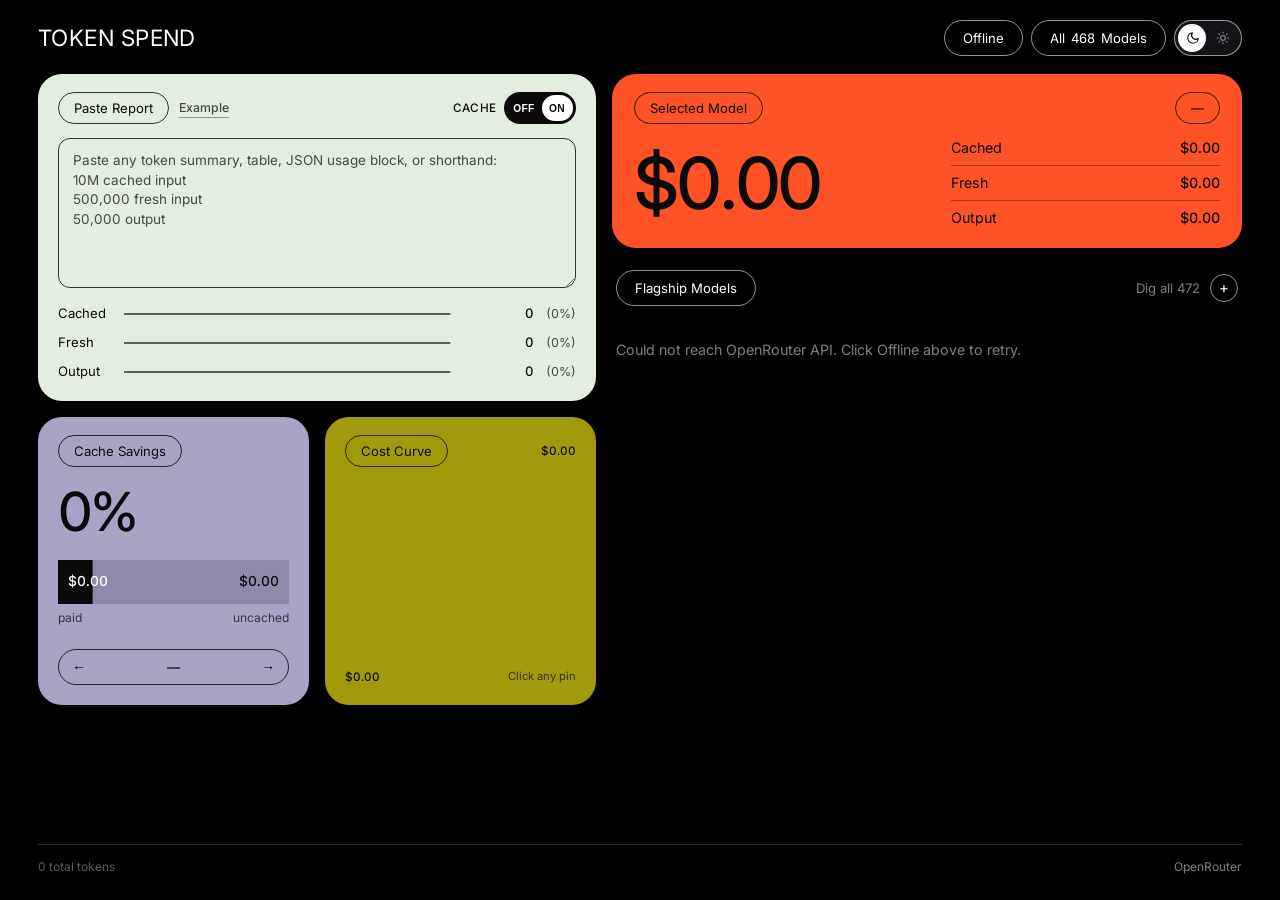
==== commit 85b4aa2b: "Upgrade parser to zero-guessing multi-format engine with transparent unsplit range and live unit rat" ====
--- a/index.html
+++ b/index.html
@@ -10,7 +10,7 @@
     href="https://fonts.googleapis.com/css2?family=IBM+Plex+Mono:wght@400;500&family=Inter:wght@300;400;500;600;700&display=swap"
     rel="stylesheet"
   />
-  <link rel="stylesheet" href="style.css?v=3.5" />
+  <link rel="stylesheet" href="style.css?v=3.6" />
 </head>
 <body>
   <div class="shell">
@@ -82,9 +82,12 @@
               rows="5"
               spellcheck="false"
               aria-label="Paste token usage report"
-              placeholder="Paste any token summary, JSON usage block, or shorthand:&#10;10M cached input&#10;500,000 fresh input&#10;50,000 output"
+              placeholder="Paste any token summary, table, JSON usage block, or shorthand:&#10;10M cached input&#10;500,000 fresh input&#10;50,000 output"
             ></textarea>
           </div>
+
+          <!-- Transparent Parse Status / Unsplit Warning -->
+          <div id="parseStatus" class="parse-status hidden" aria-live="polite"></div>
 
           <!-- Thick-Black Proportional Bars + Inline Editable Figures -->
           <div class="token-bars" role="group" aria-label="Detected token breakdown">
@@ -184,19 +187,20 @@
           <div class="hero-spend-grid">
             <div class="hero-figure-wrap">
               <div id="heroCost" class="hero-cost">$0.00</div>
+              <div id="heroRangeNote" class="hero-range hidden"></div>
             </div>
 
             <div class="hero-breakdown">
               <div class="hb-row">
-                <span class="hb-label">Cached</span>
+                <span class="hb-label">Cached <span id="rateCached" class="hb-rate"></span></span>
                 <span id="hbCached" class="hb-val">$0.00</span>
               </div>
               <div class="hb-row">
-                <span class="hb-label">Fresh</span>
+                <span class="hb-label">Fresh <span id="rateFresh" class="hb-rate"></span></span>
                 <span id="hbFresh" class="hb-val">$0.00</span>
               </div>
               <div class="hb-row">
-                <span class="hb-label">Output</span>
+                <span class="hb-label">Output <span id="rateOutput" class="hb-rate"></span></span>
                 <span id="hbOutput" class="hb-val">$0.00</span>
               </div>
             </div>
@@ -253,6 +257,6 @@
     <div id="drawerList" class="drawer-list"></div>
   </aside>
 
-  <script src="app.js?v=3.5" defer></script>
+  <script src="app.js?v=3.6" defer></script>
 </body>
 </html>
--- a/style.css
+++ b/style.css
@@ -393,6 +393,57 @@
   box-shadow: inset 0 0 0 1px var(--ink-dark);
 }
 
+/* Transparent Parse Verification / Split Warning */
+.parse-status {
+  margin-top: 10px;
+  display: flex;
+  flex-wrap: wrap;
+  align-items: center;
+  justify-content: space-between;
+  gap: 8px;
+  font-size: 0.78rem;
+  line-height: 1.35;
+  color: var(--ink-dark-soft);
+}
+
+.parse-status.is-warn {
+  background-color: var(--ink-dark);
+  color: var(--ink-white);
+  border-radius: 10px;
+  padding: 8px 11px;
+}
+
+.parse-msg {
+  min-width: 0;
+}
+
+.split-chips {
+  display: inline-flex;
+  align-items: center;
+  gap: 4px;
+  flex-wrap: wrap;
+}
+
+.split-chip {
+  appearance: none;
+  border: 1px solid rgba(255, 255, 255, 0.42);
+  border-radius: var(--radius-pill);
+  background: transparent;
+  color: var(--ink-white);
+  font-family: var(--font-mono);
+  font-size: 0.7rem;
+  padding: 2px 8px;
+  cursor: pointer;
+  transition: background-color 0.12s ease, color 0.12s ease, border-color 0.12s ease;
+}
+
+.split-chip:hover,
+.split-chip.is-active {
+  background-color: var(--ink-white);
+  border-color: var(--ink-white);
+  color: var(--ink-dark);
+}
+
 .paste-frame textarea {
   display: block;
   width: 100%;
@@ -686,6 +737,23 @@
   color: var(--ink-dark);
   overflow-wrap: break-word;
   min-width: 0;
+}
+
+.hero-range {
+  margin-top: 6px;
+  font-family: var(--font-mono);
+  font-size: 0.76rem;
+  font-weight: 500;
+  font-variant-numeric: tabular-nums;
+  color: var(--ink-dark);
+  opacity: 0.82;
+}
+
+.hb-rate {
+  font-family: var(--font-mono);
+  font-size: 0.72rem;
+  color: var(--ink-dark-soft);
+  margin-left: 4px;
 }
 
 .hero-breakdown {
